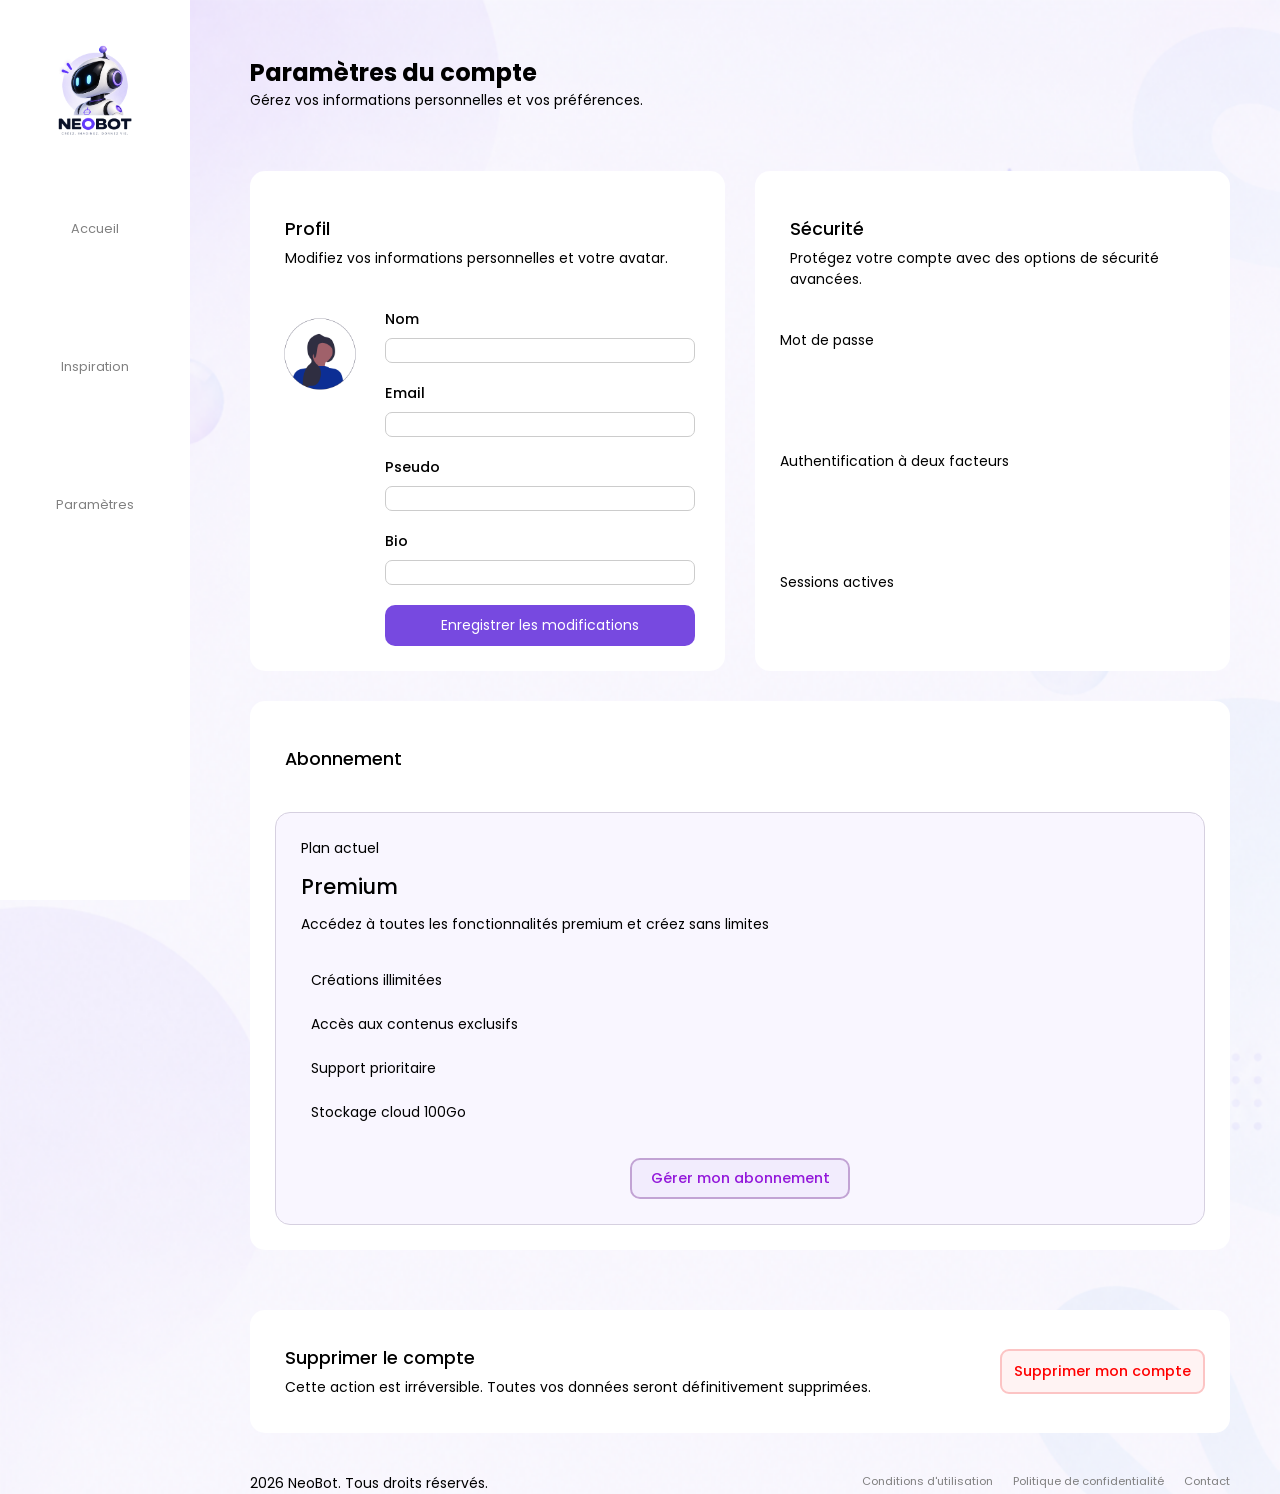
==== html/parametres.html @ 07b6dc93 "avancement projet, creation pages sav, parametres" ====
<!DOCTYPE html>
<html lang="en">

<head>
    <meta charset="UTF-8">
    <meta name="viewport" content="width=device-width, initial-scale=1.0">
    <title>Paramètres</title>

    <link rel='stylesheet'
        href='https://cdn-uicons.flaticon.com/4.0.0/uicons-regular-chubby/css/uicons-regular-chubby.css'>
    <link rel='stylesheet'
        href='https://cdn-uicons.flaticon.com/4.0.0/uicons-regular-rounded/css/uicons-regular-rounded.css'>
    <link rel='stylesheet'
        href='https://cdn-uicons.flaticon.com/4.0.0/uicons-regular-rounded/css/uicons-regular-rounded.css'>
    <link rel='stylesheet'
        href='https://cdn-uicons.flaticon.com/4.0.0/uicons-regular-straight/css/uicons-regular-straight.css'>
    <link rel='stylesheet'
        href='https://cdn-uicons.flaticon.com/4.0.0/uicons-solid-straight/css/uicons-solid-straight.css'>
    <link rel="stylesheet" href="../css/parametres.css">
</head>

<body>
    <section class="container">
        <header class="fixed-navbar">
            <div class="logo">
                <img src="../img/logoNeo.png" alt="logo">
            </div>
            <nav class="navbar-links">
                <div class="link">
                    <i class="fi fi-bs-home"></i>
                    <a href="">Accueil</a>
                </div>
                <div class="link">
                    <i class="fi fi-rr-bulb"></i>
                    <a href="">Inspiration</a>
                </div>
                <div class="link">
                    <i class="fi fi-rr-settings"></i>
                    <a href="">Paramètres</a>
                </div>
            </nav>
        </header>

        <main class="main-container">
            <h2>Paramètres du compte</h2>
            <p>Gérez vos informations personnelles et vos préférences.</p>

            <div class="grid-section">
                <section class="profile section">
                    <div class="leading-section">
                        <i class="fi fi-rc-circle-user"></i>
                        <div class="text-part">
                            <h3>Profil</h3>
                            <p>Modifiez vos informations personnelles et votre avatar.</p>
                        </div>
                    </div>
                    <div class="infos-part">
                        <img src="../img/avatar.png" alt="avatar" width="230px" height="230px">
                        <div class="identity-infos">
                            <form action="" method="get">
                                <label for="">Nom</label>
                                <input type="text">

                                <label for="">Email</label>
                                <input type="email">

                                <label for="">Pseudo</label>
                                <input type="text">

                                <label for="">Bio</label>
                                <input type="text">

                                <button type="submit">Enregistrer les modifications</button>
                            </form>
                        </div>
                    </div>
                </section>

                <section class="security section">
                    <div class="leading-section">
                        <i class="fi fi-rr-lock"></i>
                        <div class="text-part">
                            <h3>Sécurité</h3>
                            <p>Protégez votre compte avec des options de sécurité avancées.</p>
                        </div>
                    </div>
                    <div class="security-options">
                        <div class="password">
                            <p>Mot de passe</p>
                        </div>

                        <div class="auth">
                            <p>Authentification à deux facteurs</p>
                        </div>

                        <div class="sessions">
                            <p>Sessions actives</p>
                        </div>
                    </div>
                </section>

                <section class="subs section">
                    <div class="leading-section">
                        <i class="fi fi-rr-diamond"></i>
                        <div class="text-part">
                            <h3>Abonnement</h3>
                        </div>
                    </div>
                    <div class="current-sub">
                        <p>Plan actuel</p>
                        <p class="sub-title">Premium</p>
                        <p>Accédez à toutes les fonctionnalités premium et créez sans limites</p>
                        <div class="sub-pros">
                            <div class="pros">
                                <i class="fi fi-ss-check-circle"></i>
                                <p>Créations illimitées</p>
                            </div>
                            <div class="pros">
                                <i class="fi fi-ss-check-circle"></i>
                                <p>Accès aux contenus exclusifs</p>
                            </div>
                            <div class="pros">
                                <i class="fi fi-ss-check-circle"></i>
                                <p>Support prioritaire</p>
                            </div>
                            <div class="pros">
                                <i class="fi fi-ss-check-circle"></i>
                                <p>Stockage cloud 100Go</p>
                            </div>
                        </div>
                        <a href="">Gérer mon abonnement</a>
                    </div>
                </section>
            </div>
            <section class="delete-account section">
                <div class="leading-section">
                    <i class="fi fi-rs-triangle-warning"></i>
                    <div class="text-part">
                        <h3>Supprimer le compte</h3>
                        <p>Cette action est irréversible. Toutes vos données seront définitivement supprimées.</p>
                    </div>
                </div>
                <a href="">Supprimer mon compte</a>
            </section>
        </main>
    </section>

    <footer>
        <p>2026 NeoBot. Tous droits réservés.</p>
        <div class="footer-links">
            <a href="">Conditions d'utilisation</a>
            <a href="">Politique de confidentialité</a>
            <a href="">Contact</a>
        </div>
    </footer>
</body>

</html>
---- css/parametres.css ----
@import url('https://fonts.googleapis.com/css2?family=Poppins:ital,wght@0,100;0,200;0,300;0,400;0,500;0,600;0,700;0,800;0,900;1,100;1,200;1,300;1,400;1,500;1,600;1,700;1,800;1,900&display=swap');

* {
    box-sizing: border-box;
}

body {
    font-size: 1rem;
    margin: 0;
    font-family: Poppins;
    background-image: url("../img/fond_body.png");
    background-repeat: no-repeat;
    background-size: cover;
}


h2 {
    font-size: 1.5em;
    max-width: 600px;
    margin: 55px 0 0 60px;
}

h3 {
    font-size: 1.1em;
    margin: 0;
    font-weight: 500;
}

p {
    margin: 0;
    font-size: 0.87em;
}

a {
    text-decoration: none;
}

.container {
    display: flex;
}

.fixed-navbar {
    background-color: white;
    position: fixed;
    bottom: auto;
    left: 0;
    width: 190px;
    height: 100vh;
}

.navbar-links {
    display: flex;
    flex-direction: column;
    justify-content: space-around;
    align-items: center;
    padding: 40px 20px;
    gap: 120px;
}

.link {
    display: flex;
    flex-direction: column;
    text-align: center;
    color: gray;
}

.link a {
    color: gray;
    font-size: 0.8em;
    text-decoration: none;
}

.logo {
    display: flex;
    justify-content: center;
    align-items: center;
    gap: 10px;
    margin: 40px auto;
}

.logo img {
    width: 100px;
    height: 100px;
}

.main-container {
    margin: 0 50px 0 190px;
    flex-grow: 1;
}

.main-container>p {
    margin-left: 60px;
}

.grid-section {
    display: grid;
    grid-template-columns: repeat(2, 1fr);
    gap: 30px;
    margin: 60px 0 0 60px;
}

.grid-section .subs {
    grid-column: span 2;
    margin: 0;
}

.section {
    background-color: white;
    border-radius: 15px;
    padding: 25px;
}

.leading-section {
    display: flex;
    gap: 10px;
    align-items: center;
    margin: 20px 0 40px 0;
}

.delete-account {
    margin: 60px 0 40px 60px;
}

.delete-account .leading-section {
    margin: 0;
}

.leading-section img {
    width: 50px;
    height: 50px;
}

.text-part {
    display: flex;
    flex-direction: column;
    gap: 6px;
}

.infos-part {
    display: grid;
    grid-template-columns: 20% 80%;
    gap: 25px;
}

.infos-part img {
    width: 90px;
    height: 90px;
}

form {
    display: flex;
    flex-direction: column;
}

form label {
    font-weight: 500;
    font-size: 0.9em;
}

form input {
    margin-top: 8px;
    margin-bottom: 20px;
    max-width: 310px;
    height: 25px;
    border-radius: 7px;
    border: 1px solid rgb(204, 204, 204);
}

form button {
    max-width: 310px;
    border: none;
    border-radius: 10px;
    background-color: #7749e0;
    color: white;
    padding: 10px 0;
    font-family: 'Poppins';
    font-size: 14px;
}

.security-options {
    display: flex;
    flex-direction: column;
    gap: 80px;
}

.auth {
    margin: 20px 0;
}

.current-sub {
    background-color: #f9f6ff;
    border: 1px solid #d6d0e0;
    border-radius: 15px;
    padding: 25px;
}

.current-sub:first-child {
    font-weight: 200;
}

.current-sub a {
    font-size: 0.9em;
    background-color: #F2ECFD;
    padding: 8px;
    border-radius: 10px;
    display: block;
    margin: 0 auto;
    width: 25%;
    text-align: center;
    font-weight: 500;
    color: #9319da;
    border: 2px solid #c2a3d4;
}

.sub-title {
    font-size: 21px;
    font-weight: 500;
    margin: 12px 0;
}

.sub-pros {
    display: flex;
    flex-direction: column;
    gap: 23px;
    margin: 35px 0;
}

.pros {
    display: flex;
    gap: 10px;
}

.delete-account {
    display: flex;
    align-items: center;
    justify-content: space-between;
    padding: 35px 25px;
}

.delete-account a {
    font-size: 0.9em;
    color: red;
    font-weight: 500;
    background-color: rgb(255, 243, 243);
    border: 2px solid rgb(252, 196, 196);
    border-radius: 9px;
    padding: 10px 12px;
}

footer {
    display: flex;
    margin: 0 50px 0 190px;
    padding: 0 0 0 60px;
    justify-content: space-between;
}

.footer-links {
    display: flex;
    gap: 20px;
}

.footer-links a {
    font-size: 0.7em;
    color: gray;
}
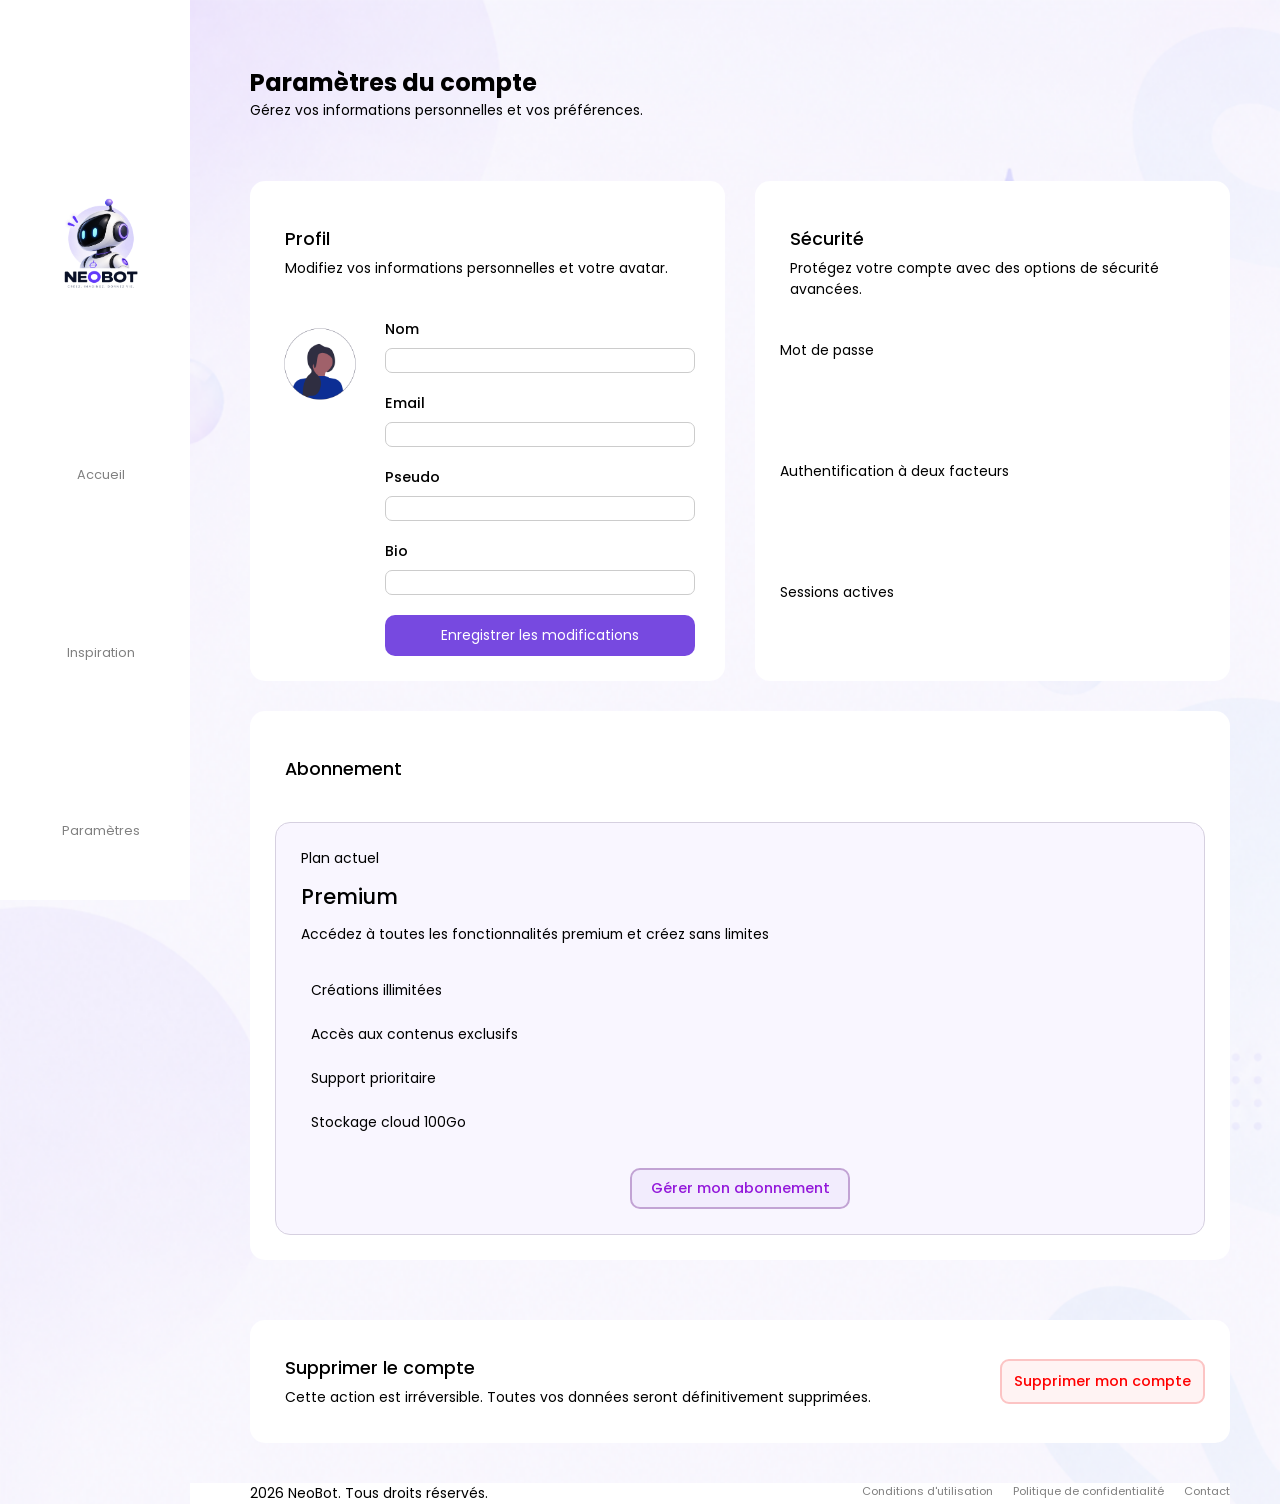
==== commit 444f4db9: "création de la navbar version mobile + css de la page accueil version mobile" ====
--- a/html/parametres.html
+++ b/html/parametres.html
@@ -16,12 +16,19 @@
         href='https://cdn-uicons.flaticon.com/4.0.0/uicons-regular-straight/css/uicons-regular-straight.css'>
     <link rel='stylesheet'
         href='https://cdn-uicons.flaticon.com/4.0.0/uicons-solid-straight/css/uicons-solid-straight.css'>
+    <link rel='stylesheet' href='https://cdn-uicons.flaticon.com/4.0.0/uicons-bold-rounded/css/uicons-bold-rounded.css'>
+    <link rel='stylesheet' href='https://cdn-uicons.flaticon.com/4.0.0/uicons-bold-rounded/css/uicons-bold-rounded.css'>
+    <link rel="stylesheet" href="../css/general.css">
+    <link rel="stylesheet" href="../css/layout.css">
+    <link rel="stylesheet" href="../css/footer.css">
     <link rel="stylesheet" href="../css/parametres.css">
 </head>
 
 <body>
-    <section class="container">
-        <header class="fixed-navbar">
+    <header class="fixed-navbar">
+        <a href="" class="burger"><i class="fi fi-br-menu-burger"></i></a>
+        <a href="" class="close"><i class="fi fi-br-cross"></i></a>
+        <div class="fixed-navbar-show-hide">
             <div class="logo">
                 <img src="../img/logoNeo.png" alt="logo">
             </div>
@@ -39,7 +46,9 @@
                     <a href="">Paramètres</a>
                 </div>
             </nav>
-        </header>
+        </div>
+    </header>
+    <section class="container">
 
         <main class="main-container">
             <h2>Paramètres du compte</h2>
--- a/css/general.css
+++ b/css/general.css
@@ -0,0 +1,43 @@
+@import url('https://fonts.googleapis.com/css2?family=Poppins:ital,wght@0,100;0,200;0,300;0,400;0,500;0,600;0,700;0,800;0,900;1,100;1,200;1,300;1,400;1,500;1,600;1,700;1,800;1,900&display=swap');
+
+
+
+body {
+    font-size: 1rem;
+    margin: 0;
+    font-family: Poppins;
+    background-image: url("../img/fond_body.png");
+    background-repeat: no-repeat;
+    background-size: cover;
+    position: relative;
+}
+
+body:has(.fixed-navbar.show) {
+    overflow: hidden;
+}
+
+h1 {
+    font-size: 1.3em;
+}
+
+h2 {
+    font-size: 1.5em;
+}
+
+h3 {
+    font-size: 1.1em;
+}
+
+h4 {
+    font-size: 0.9em;
+    font-weight: 500;
+}
+
+h6 {
+    font-size: 0.6em;
+    margin: 7px 0;
+}
+
+a {
+    text-decoration: none;
+}
--- a/css/layout.css
+++ b/css/layout.css
@@ -0,0 +1,158 @@
+.fixed-navbar {
+    background-color: white;
+    position: absolute;
+    width: 150px;
+}
+
+/* etat barre laterale fermée */
+.close {
+    display: none;
+}
+
+.burger,
+.close {
+    position: fixed;
+    top: 10px;
+    left: 10px;
+}
+
+.fixed-navbar-show-hide {
+    display: none;
+    padding: 80px 0 0 12px;
+}
+
+/* etat barre laterale visible */
+.show .burger {
+    display: none;
+}
+
+.show .close {
+    display: block;
+}
+
+.show .fixed-navbar-show-hide {
+    display: flex;
+    flex-direction: column;
+    gap: 40px;
+    height: 100vh;
+}
+
+.logo img {
+    width: 70px;
+    height: 70px;
+}
+
+/* CSS d'habillage */
+
+.navbar-links,
+.buttons {
+    display: flex;
+    flex-direction: column;
+    align-items: flex-start;
+    padding-left: 9px;
+    gap: 30px;
+    height: 70%;
+}
+
+.link,
+.buttons {
+    display: flex;
+    flex-direction: column;
+    text-align: center;
+}
+
+.link i {
+    display: none;
+}
+
+.link a,
+.buttons a {
+    color: gray;
+    font-size: 0.8em;
+    text-decoration: none;
+}
+
+.buttons {
+    display: flex;
+    flex-direction: column;
+    padding-bottom: 20px;
+    text-align: center;
+    align-items: flex-start;
+}
+
+.main-container {
+    /* margin: 0 50px 0 190px; */
+    padding-top: 10px;
+}
+
+/* mobile */
+@media screen AND (min-width:320px) {
+    .container {
+        margin: 0;
+        padding: 0 40px;
+    }
+}
+
+
+/* laptop */
+@media screen AND (min-width:850px) {
+
+    .container {
+        padding: 0;
+    }
+
+    .fixed-navbar {
+        position: fixed;
+        left: 0;
+        width: 190px;
+        height: 100vh;
+        overflow-y: auto;
+        /*securité pour meyttre une scroll bar si ecran trop petit*/
+    }
+
+    .logo {
+        display: flex;
+        justify-content: center;
+        align-items: center;
+        min-height: 30%;
+        gap: 10px;
+        padding: 0;
+        /* margin: 40px auto; */
+    }
+
+    .logo img {
+        width: 100px;
+        height: 100px;
+    }
+
+    .show .close {
+        display: none;
+    }
+
+    .burger {
+        display: none;
+    }
+
+    .fixed-navbar-show-hide {
+        display: flex;
+        flex-direction: column;
+        justify-content: space-between;
+        height: 100vh;
+        position: fixed;
+        left: 0;
+        width: 190px;
+        height: 100vh;
+        overflow-y: auto;
+    }
+
+    .show .fixed-navbar-show-hide {
+        display: flex;
+        flex-direction: column;
+        justify-content: space-between;
+        height: 100vh;
+    }
+
+    .main-container {
+        margin: 0 0 0 190px;
+    }
+}
--- a/css/footer.css
+++ b/css/footer.css
@@ -0,0 +1,83 @@
+/* MOBILE */
+
+footer {
+    background-color: black;
+    margin-top: 80px;
+}
+
+
+
+.background-footer {
+    display: flex;
+    align-items: center;
+    gap: 20px;
+}
+
+.logo-footer {
+    display: none;
+}
+
+.logo-footer img {
+    display: none;
+}
+
+.mentions-legales {
+    color: white;
+    display: flex;
+    justify-content: space-around;
+    flex: 1;
+}
+
+.mentions-legales p {
+    font-size: 0.6em;
+}
+
+.social {
+    display: flex;
+    justify-content: center;
+    align-items: center;
+}
+
+.media {
+    width: 20px;
+    height: 20px;
+}
+
+@media screen AND (min-width: 850px) {
+
+    footer {
+        background-color: white;
+        margin-top: 80px;
+    }
+
+    .background-footer {
+        margin: 0 40px 0 300px;
+        display: flex;
+        gap: 200px;
+        align-items: center;
+    }
+
+    .logo-footer img {
+        width: 80px;
+        height: 80px;
+    }
+
+    .mentions-legales .liens-utiles p {
+        font-size: 0.6em;
+        margin-bottom: 4px;
+    }
+
+    .mentions-legales .support p {
+        font-size: 0.6em;
+        margin-bottom: 4px;
+    }
+
+    .social {
+        gap: 10px;
+    }
+
+    .media {
+        width: 25px;
+        height: 25px;
+    }
+}
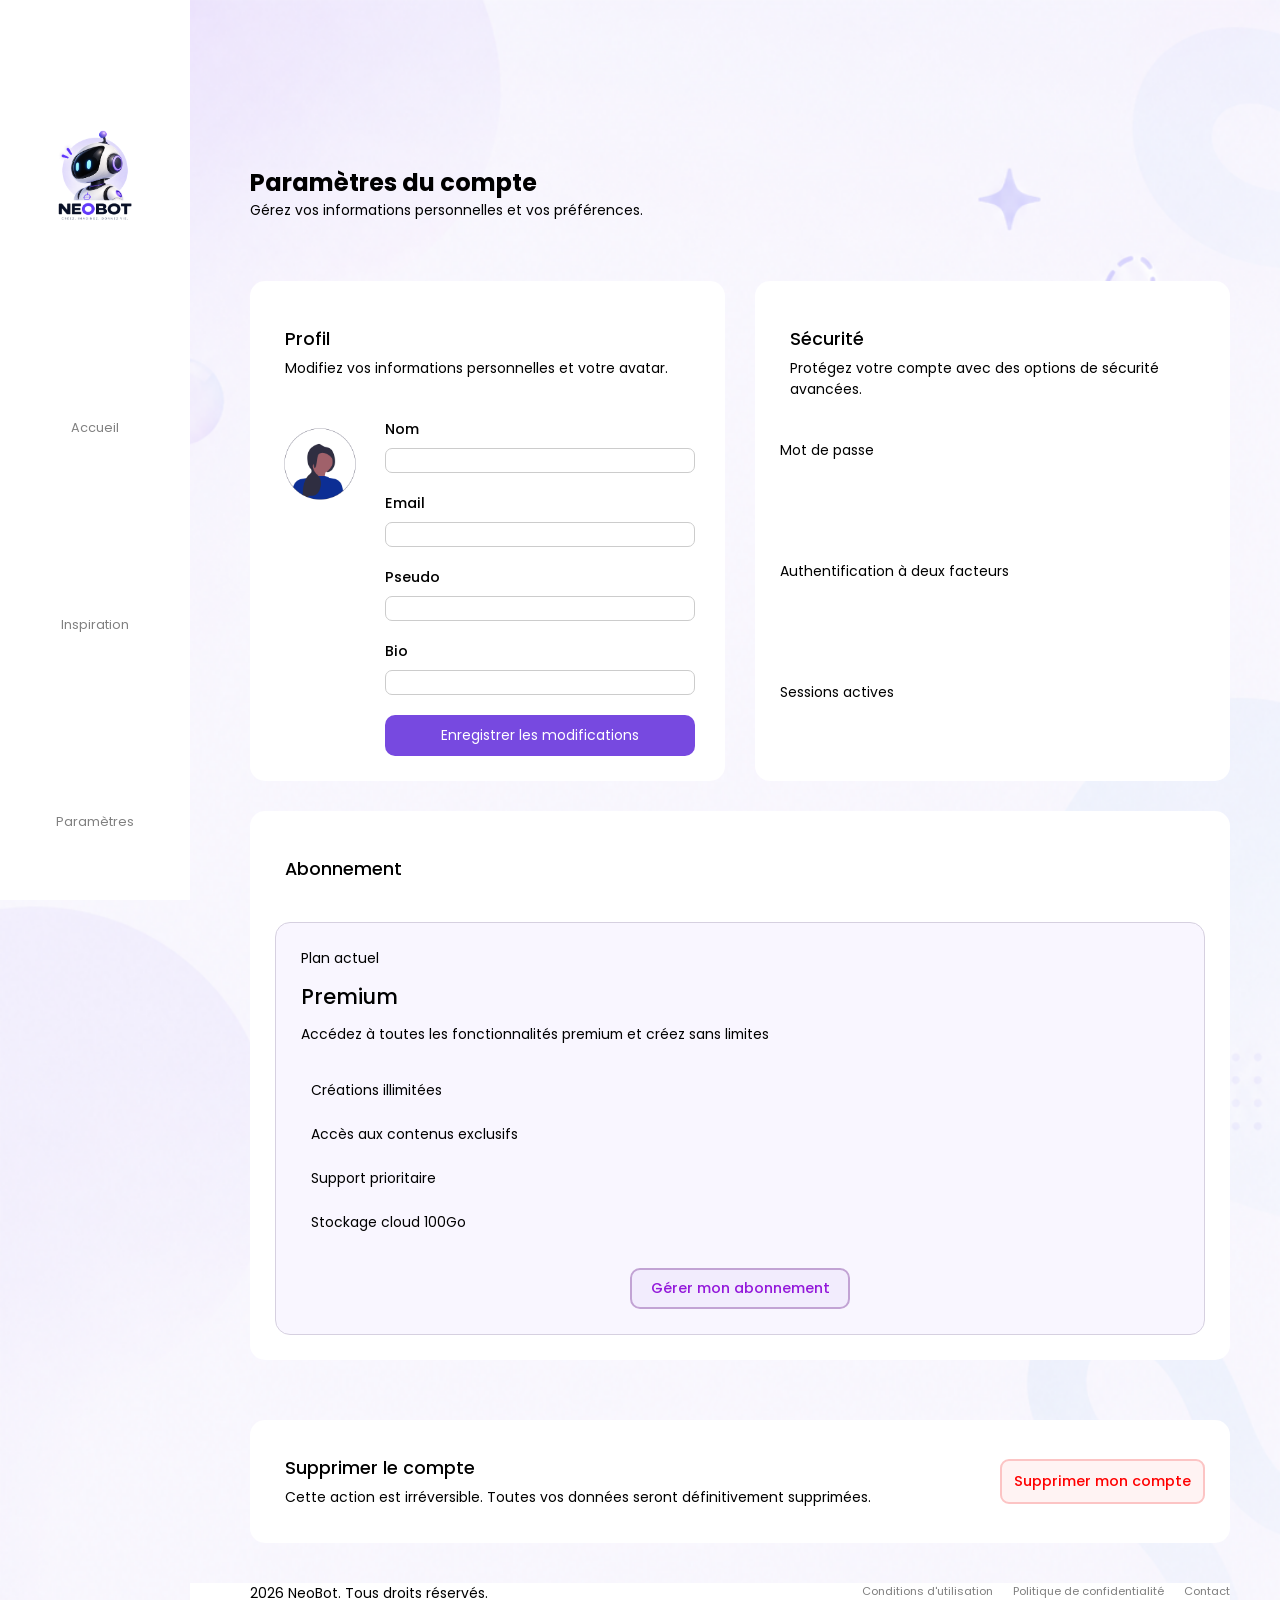
==== commit dca484b2: "création page navbarcss + finalisation design navbar" ====
--- a/html/parametres.html
+++ b/html/parametres.html
@@ -20,6 +20,7 @@
     <link rel='stylesheet' href='https://cdn-uicons.flaticon.com/4.0.0/uicons-bold-rounded/css/uicons-bold-rounded.css'>
     <link rel="stylesheet" href="../css/general.css">
     <link rel="stylesheet" href="../css/layout.css">
+    <link rel="stylesheet" href="../css/navbar.css">
     <link rel="stylesheet" href="../css/footer.css">
     <link rel="stylesheet" href="../css/parametres.css">
 </head>
--- a/css/layout.css
+++ b/css/layout.css
@@ -1,6 +1,7 @@
 .fixed-navbar {
     background-color: white;
-    position: absolute;
+    position: fixed;
+    top: 0;
     width: 150px;
 }
 
@@ -54,8 +55,7 @@
     height: 70%;
 }
 
-.link,
-.buttons {
+.link {
     display: flex;
     flex-direction: column;
     text-align: center;
@@ -88,71 +88,12 @@
 /* mobile */
 @media screen AND (min-width:320px) {
     .container {
-        margin: 0;
+        margin: 100px 0 0 0;
         padding: 0 40px;
     }
 }
 
 
-/* laptop */
-@media screen AND (min-width:850px) {
 
-    .container {
-        padding: 0;
-    }
 
-    .fixed-navbar {
-        position: fixed;
-        left: 0;
-        width: 190px;
-        height: 100vh;
-        overflow-y: auto;
-        /*securité pour meyttre une scroll bar si ecran trop petit*/
-    }
-
-    .logo {
-        display: flex;
-        justify-content: center;
-        align-items: center;
-        min-height: 30%;
-        gap: 10px;
-        padding: 0;
-        /* margin: 40px auto; */
-    }
-
-    .logo img {
-        width: 100px;
-        height: 100px;
-    }
-
-    .show .close {
-        display: none;
-    }
-
-    .burger {
-        display: none;
-    }
-
-    .fixed-navbar-show-hide {
-        display: flex;
-        flex-direction: column;
-        justify-content: space-between;
-        height: 100vh;
-        position: fixed;
-        left: 0;
-        width: 190px;
-        height: 100vh;
-        overflow-y: auto;
-    }
-
-    .show .fixed-navbar-show-hide {
-        display: flex;
-        flex-direction: column;
-        justify-content: space-between;
-        height: 100vh;
-    }
-
-    .main-container {
-        margin: 0 0 0 190px;
-    }
-}+/* laptop */
--- a/css/navbar.css
+++ b/css/navbar.css
@@ -0,0 +1,73 @@
+@media screen AND (min-width:850px) {
+
+    .container {
+        padding: 0;
+    }
+
+    .fixed-navbar {
+        position: fixed;
+        width: 190px;
+        height: 100vh;
+        overflow-y: auto;
+        /*securité pour meyttre une scroll bar si ecran trop petit*/
+    }
+
+    .show .close {
+        display: none;
+    }
+
+    .burger {
+        display: none;
+    }
+
+    .fixed-navbar-show-hide {
+        display: flex;
+        flex-direction: column;
+        justify-content: space-between;
+        height: 100vh;
+        padding: 0;
+        position: fixed;
+        left: 0;
+        width: 190px;
+        overflow-y: auto;
+    }
+
+    .show .fixed-navbar-show-hide {
+        display: flex;
+        flex-direction: column;
+        justify-content: space-between;
+        height: 100vh;
+    }
+
+    .logo {
+        display: flex;
+        justify-content: center;
+        align-items: center;
+        min-height: 30%;
+        gap: 10px;
+        padding: 0;
+        /* margin: 40px auto; */
+    }
+
+    .logo img {
+        width: 100px;
+        height: 100px;
+    }
+
+    .navbar-links {
+        display: flex;
+        flex-direction: column;
+        justify-content: space-around;
+        align-items: center;
+        padding: 0;
+    }
+
+    .link i {
+        display: block;
+        color: gray;
+    }
+
+    .main-container {
+        margin: 0 0 0 190px;
+    }
+}
--- a/css/footer.css
+++ b/css/footer.css
@@ -4,8 +4,6 @@
     background-color: black;
     margin-top: 80px;
 }
-
-
 
 .background-footer {
     display: flex;
@@ -43,7 +41,30 @@
     height: 20px;
 }
 
+@media screen AND (min-width: 768px) {
+
+    .background-footer {
+        justify-content: space-around;
+        gap: 0;
+    }
+
+    .logo-footer {
+        display: block;
+    }
+
+    .logo-footer img {
+        display: block;
+        width: 70px;
+        height: 70px;
+    }
+
+    .mentions-legales {
+        max-width: 600px;
+    }
+}
+
 @media screen AND (min-width: 850px) {
+
 
     footer {
         background-color: white;
